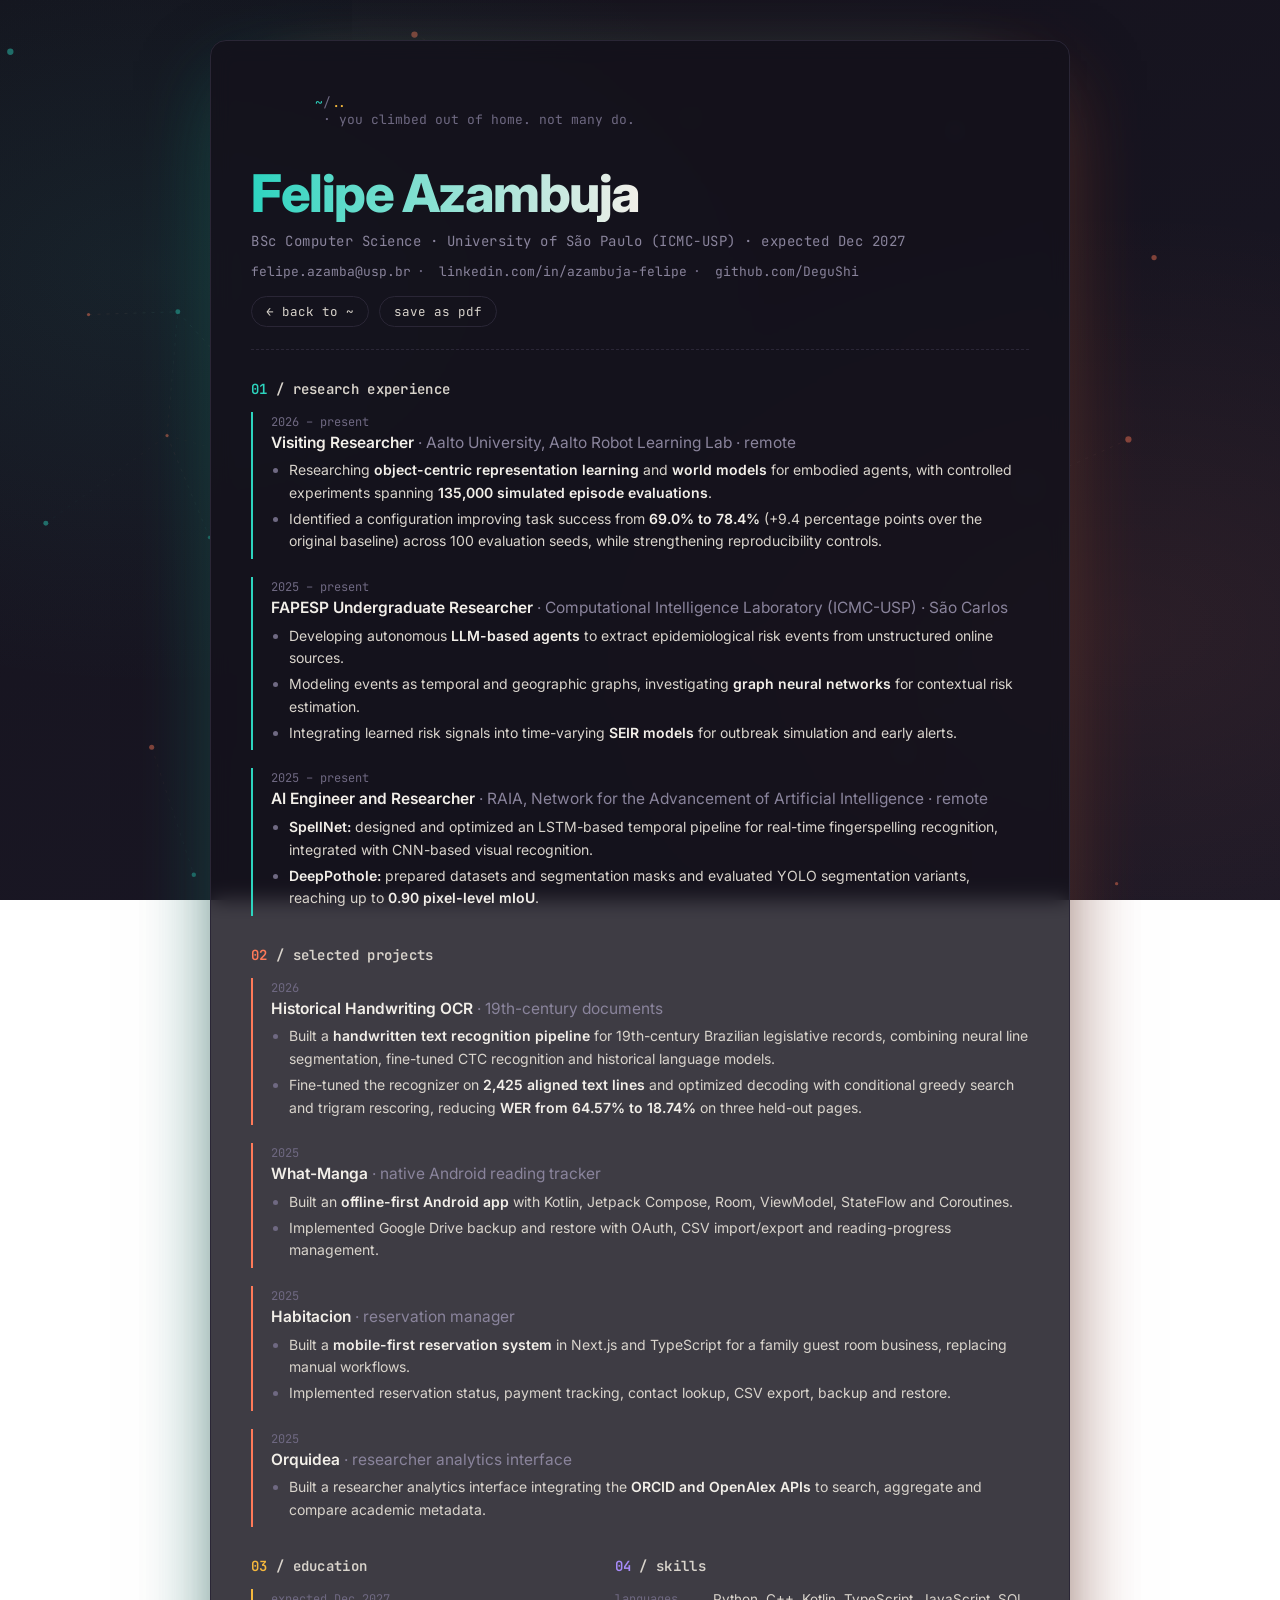
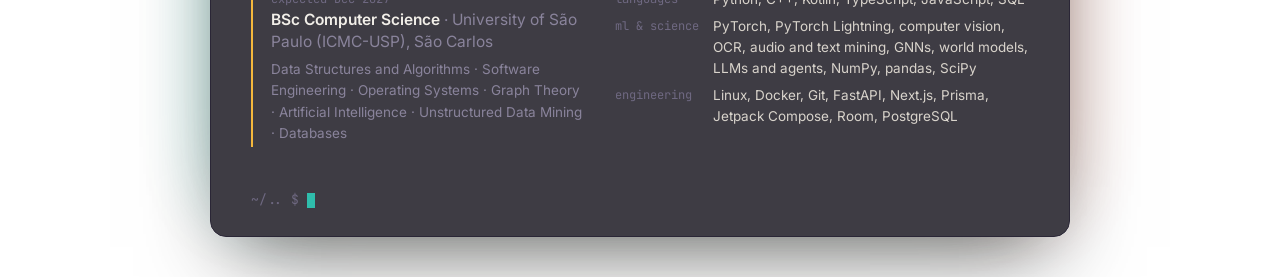
==== cv/index.html @ 5a3fea8b "Add hidden résumé behind cd .. and shorten intro cd .. from ~ (not in help or completion) plays a sh" ====
<!doctype html>
<html lang="en">
  <head>
    <meta charset="utf-8" />
    <meta name="viewport" content="width=device-width, initial-scale=1" />
    <meta name="robots" content="noindex, nofollow" />
    <title>~/.. · Felipe Azambuja</title>
    <meta name="theme-color" content="#14121c" />
    <link rel="preconnect" href="https://fonts.googleapis.com" />
    <link rel="preconnect" href="https://fonts.gstatic.com" crossorigin />
    <link
      href="https://fonts.googleapis.com/css2?family=Inter:wght@400;600;800&family=JetBrains+Mono:wght@400;600&display=swap"
      rel="stylesheet"
    />
    <link rel="stylesheet" href="../style.css" />
    <link rel="stylesheet" href="cv.css" />
  </head>
  <body>
    <canvas id="net" aria-hidden="true"></canvas>

    <main class="cv">
      <p class="crumb">
        <span class="t-mint">~</span><span class="t-faint">/</span
        ><span class="t-amber">..</span>
        <span class="t-faint"> · you climbed out of home. not many do.</span>
      </p>

      <header class="cv-head">
        <h1 class="name">Felipe Azambuja</h1>
        <p class="sub">
          BSc Computer Science · University of São Paulo (ICMC-USP) · expected
          Dec 2027
        </p>
        <p class="links">
          <a href="mailto:felipe.azamba@usp.br">felipe.azamba@usp.br</a
          ><span>·</span>
          <a
            href="https://www.linkedin.com/in/azambuja-felipe"
            target="_blank"
            rel="noopener"
            >linkedin.com/in/azambuja-felipe</a
          ><span>·</span>
          <a href="https://github.com/DeguShi" target="_blank" rel="noopener"
            >github.com/DeguShi</a
          >
        </p>
        <div class="actions">
          <a class="btn" href="../">← back to ~</a>
          <button class="btn" onclick="print()">save as pdf</button>
        </div>
      </header>

      <section>
        <h2><span class="t-mint">01</span> / research experience</h2>

        <article class="role r">
          <div class="when">2026 – present</div>
          <h3>
            Visiting Researcher
            <span>· Aalto University, Aalto Robot Learning Lab · remote</span>
          </h3>
          <ul>
            <li>
              Researching <b>object-centric representation learning</b> and
              <b>world models</b> for embodied agents, with controlled
              experiments spanning <b>135,000 simulated episode evaluations</b>.
            </li>
            <li>
              Identified a configuration improving task success from
              <b>69.0% to 78.4%</b> (+9.4 percentage points over the original
              baseline) across 100 evaluation seeds, while strengthening
              reproducibility controls.
            </li>
          </ul>
        </article>

        <article class="role r">
          <div class="when">2025 – present</div>
          <h3>
            FAPESP Undergraduate Researcher
            <span
              >· Computational Intelligence Laboratory (ICMC-USP) · São
              Carlos</span
            >
          </h3>
          <ul>
            <li>
              Developing autonomous <b>LLM-based agents</b> to extract
              epidemiological risk events from unstructured online sources.
            </li>
            <li>
              Modeling events as temporal and geographic graphs, investigating
              <b>graph neural networks</b> for contextual risk estimation.
            </li>
            <li>
              Integrating learned risk signals into time-varying
              <b>SEIR models</b> for outbreak simulation and early alerts.
            </li>
          </ul>
        </article>

        <article class="role r">
          <div class="when">2025 – present</div>
          <h3>
            AI Engineer and Researcher
            <span
              >· RAIA, Network for the Advancement of Artificial Intelligence ·
              remote</span
            >
          </h3>
          <ul>
            <li>
              <b>SpellNet:</b> designed and optimized an LSTM-based temporal
              pipeline for real-time fingerspelling recognition, integrated with
              CNN-based visual recognition.
            </li>
            <li>
              <b>DeepPothole:</b> prepared datasets and segmentation masks and
              evaluated YOLO segmentation variants, reaching up to
              <b>0.90 pixel-level mIoU</b>.
            </li>
          </ul>
        </article>
      </section>

      <section>
        <h2><span class="t-coral">02</span> / selected projects</h2>

        <article class="role b">
          <div class="when">2026</div>
          <h3>
            Historical Handwriting OCR <span>· 19th-century documents</span>
          </h3>
          <ul>
            <li>
              Built a <b>handwritten text recognition pipeline</b> for
              19th-century Brazilian legislative records, combining neural line
              segmentation, fine-tuned CTC recognition and historical language
              models.
            </li>
            <li>
              Fine-tuned the recognizer on <b>2,425 aligned text lines</b> and
              optimized decoding with conditional greedy search and trigram
              rescoring, reducing <b>WER from 64.57% to 18.74%</b> on three
              held-out pages.
            </li>
          </ul>
        </article>

        <article class="role b">
          <div class="when">2025</div>
          <h3>What-Manga <span>· native Android reading tracker</span></h3>
          <ul>
            <li>
              Built an <b>offline-first Android app</b> with Kotlin, Jetpack
              Compose, Room, ViewModel, StateFlow and Coroutines.
            </li>
            <li>
              Implemented Google Drive backup and restore with OAuth, CSV
              import/export and reading-progress management.
            </li>
          </ul>
        </article>

        <article class="role b">
          <div class="when">2025</div>
          <h3>Habitacion <span>· reservation manager</span></h3>
          <ul>
            <li>
              Built a <b>mobile-first reservation system</b> in Next.js and
              TypeScript for a family guest room business, replacing manual
              workflows.
            </li>
            <li>
              Implemented reservation status, payment tracking, contact lookup,
              CSV export, backup and restore.
            </li>
          </ul>
        </article>

        <article class="role b">
          <div class="when">2025</div>
          <h3>Orquidea <span>· researcher analytics interface</span></h3>
          <ul>
            <li>
              Built a researcher analytics interface integrating the
              <b>ORCID and OpenAlex APIs</b> to search, aggregate and compare
              academic metadata.
            </li>
          </ul>
        </article>
      </section>

      <section class="two">
        <div>
          <h2><span class="t-amber">03</span> / education</h2>
          <article class="role a">
            <div class="when">expected Dec 2027</div>
            <h3>
              BSc Computer Science
              <span>· University of São Paulo (ICMC-USP), São Carlos</span>
            </h3>
            <p class="course">
              Data Structures and Algorithms · Software Engineering · Operating
              Systems · Graph Theory · Artificial Intelligence · Unstructured
              Data Mining · Databases
            </p>
          </article>
        </div>
        <div>
          <h2><span class="t-violet">04</span> / skills</h2>
          <dl class="skills">
            <dt>languages</dt>
            <dd>Python, C++, Kotlin, TypeScript, JavaScript, SQL</dd>
            <dt>ml &amp; science</dt>
            <dd>
              PyTorch, PyTorch Lightning, computer vision, OCR, audio and text
              mining, GNNs, world models, LLMs and agents, NumPy, pandas, SciPy
            </dd>
            <dt>engineering</dt>
            <dd>
              Linux, Docker, Git, FastAPI, Next.js, Prisma, Jetpack Compose,
              Room, PostgreSQL
            </dd>
          </dl>
        </div>
      </section>

      <p class="foot t-faint">~/.. $ <span class="caret"></span></p>
    </main>

    <script type="module">
      import { startNet } from "../js/net.js";
      startNet(document.getElementById("net"));
    </script>
  </body>
</html>
---- style.css ----
:root {
  --ink: #14121c;
  --ink-2: #1b1826;
  --line: #2a2636;
  --text: #f2efe9;
  --soft: #d9d4cc;
  --dim: #8a849c;
  --faint: #6f6982;
  --mint: #2dd4bf;
  --coral: #ff7a59;
  --amber: #f5b83d;
  --violet: #a78bfa;
  --sky: #60a5fa;
  --mono:
    "JetBrains Mono", ui-monospace, SFMono-Regular, Menlo, Consolas, monospace;
  --sans: Inter, -apple-system, "Segoe UI", Helvetica, Arial, sans-serif;
}

* {
  box-sizing: border-box;
}

html,
body {
  margin: 0;
  min-height: 100%;
}

body {
  background:
    radial-gradient(
      900px 600px at 12% 30%,
      rgba(45, 212, 191, 0.08),
      transparent 70%
    ),
    radial-gradient(
      900px 600px at 88% 70%,
      rgba(255, 122, 89, 0.08),
      transparent 70%
    ),
    linear-gradient(160deg, var(--ink), var(--ink-2));
  background-attachment: fixed;
  color: var(--soft);
  font-family: var(--sans);
  display: flex;
  flex-direction: column;
  align-items: center;
  padding: 0 16px 40px;
}

#net {
  position: fixed;
  inset: 0;
  width: 100%;
  height: 100%;
  z-index: 0;
  pointer-events: none;
}

.hero,
main {
  position: relative;
  z-index: 1;
  width: 100%;
  max-width: 920px;
}

.hero {
  text-align: center;
  padding: 56px 0 28px;
}

.name {
  margin: 0;
  font: 800 clamp(40px, 7vw, 64px) / 1.05 var(--sans);
  letter-spacing: -1.5px;
  background: linear-gradient(
    90deg,
    var(--mint),
    var(--text) 50%,
    var(--coral)
  );
  -webkit-background-clip: text;
  background-clip: text;
  color: transparent;
  animation: rise 0.9s ease-out both;
}

.sub {
  margin: 14px 0 10px;
  font: 14px var(--mono);
  color: var(--dim);
  letter-spacing: 0.5px;
  animation: rise 0.9s 0.15s ease-out both;
}

.links {
  font: 13px var(--mono);
  color: var(--faint);
  animation: rise 0.9s 0.3s ease-out both;
}
.links a {
  color: var(--dim);
  text-decoration: none;
  border-bottom: 1px dashed transparent;
  transition:
    color 0.2s,
    border-color 0.2s;
}
.links a:hover {
  color: var(--mint);
  border-color: var(--mint);
}
.links span {
  margin: 0 6px;
}

@keyframes rise {
  from {
    opacity: 0;
    transform: translateY(10px);
  }
  to {
    opacity: 1;
    transform: none;
  }
}

/* ── terminal ─────────────────────────────── */

.term {
  background: rgba(20, 18, 28, 0.82);
  -webkit-backdrop-filter: blur(10px);
  backdrop-filter: blur(10px);
  border: 1px solid var(--line);
  border-radius: 14px;
  overflow: hidden;
  box-shadow:
    0 30px 80px -20px rgba(0, 0, 0, 0.6),
    -30px 0 80px -50px rgba(45, 212, 191, 0.5),
    30px 0 80px -50px rgba(255, 122, 89, 0.5);
  animation: rise 0.9s 0.45s ease-out both;
}

.bar {
  display: flex;
  align-items: center;
  gap: 8px;
  height: 36px;
  padding: 0 14px;
  border-bottom: 1px solid var(--line);
  position: relative;
}
.dot {
  width: 11px;
  height: 11px;
  border-radius: 50%;
}
.dot.r {
  background: #ff5f57;
}
.dot.y {
  background: #febc2e;
}
.dot.g {
  background: #28c840;
}
.title {
  position: absolute;
  left: 50%;
  transform: translateX(-50%);
  font: 12px var(--mono);
  color: var(--dim);
}
.skip {
  margin-left: auto;
  font: 11px var(--mono);
  color: var(--faint);
  transition: opacity 0.4s;
}
.skip.gone {
  opacity: 0;
}

.screen {
  height: min(62vh, 560px);
  overflow-y: auto;
  padding: 18px 22px 22px;
  font: 14.5px / 1.65 var(--mono);
  color: var(--soft);
  cursor: text;
  scrollbar-width: thin;
  scrollbar-color: var(--line) transparent;
}

#out > div {
  white-space: pre-wrap;
  word-break: break-word;
  min-height: 1.65em;
}

.prompt-line {
  position: relative;
  white-space: pre-wrap;
  word-break: break-word;
}
.prompt-line input {
  position: absolute;
  opacity: 0;
  left: 0;
  top: 0;
  width: 1px;
  height: 1px;
  border: 0;
  padding: 0;
}

.caret {
  display: inline-block;
  width: 0.6em;
  height: 1.15em;
  vertical-align: text-bottom;
  background: var(--mint);
  opacity: 0.85;
  animation: blink 1.05s steps(1) infinite;
}
.typing .caret {
  animation: none;
}
@keyframes blink {
  50% {
    opacity: 0;
  }
}

/* text roles used by the shell */
.t-mint {
  color: var(--mint);
}
.t-coral {
  color: var(--coral);
}
.t-amber {
  color: var(--amber);
}
.t-violet {
  color: var(--violet);
}
.t-sky {
  color: var(--sky);
}
.t-text {
  color: var(--text);
}
.t-dim {
  color: var(--dim);
}
.t-faint {
  color: var(--faint);
}
.t-bold {
  font-weight: 600;
  color: var(--text);
}
.t-err {
  color: #ff6b6b;
}

.ps-user {
  color: var(--mint);
}
.ps-path {
  color: var(--sky);
}
.ps-sign {
  color: var(--faint);
}

.click {
  cursor: pointer;
  border-bottom: 1px dashed currentColor;
  border-bottom-color: color-mix(in srgb, currentColor 35%, transparent);
  transition: background 0.15s;
  border-radius: 2px;
}
.click:hover {
  background: color-mix(in srgb, currentColor 14%, transparent);
}

a.link {
  color: var(--sky);
  text-decoration: none;
  border-bottom: 1px dashed rgba(96, 165, 250, 0.4);
}
a.link:hover {
  border-bottom-style: solid;
}

.tag {
  display: inline-block;
  padding: 0 7px;
  margin: 2px 6px 2px 0;
  border: 1px solid var(--line);
  border-radius: 999px;
  font-size: 12px;
  line-height: 1.6;
  color: var(--dim);
}

.card {
  margin: 6px 0 10px;
  padding: 12px 16px;
  border-left: 2px solid var(--mint);
  background: rgba(255, 255, 255, 0.025);
  border-radius: 0 8px 8px 0;
}
.card.building {
  border-left-color: var(--coral);
}
.card.stealth {
  border-left-color: var(--amber);
}

/* ── chips ─────────────────────────────── */

.chips {
  display: flex;
  flex-wrap: wrap;
  justify-content: center;
  gap: 8px;
  margin: 18px 0 8px;
  animation: rise 0.9s 0.6s ease-out both;
}
.chips button {
  font: 12.5px var(--mono);
  color: var(--soft);
  background: rgba(20, 18, 28, 0.7);
  border: 1px solid var(--line);
  border-radius: 999px;
  padding: 6px 13px;
  cursor: pointer;
  transition:
    border-color 0.2s,
    color 0.2s,
    transform 0.1s;
}
.chips button:hover {
  border-color: var(--mint);
  color: var(--mint);
}
.chips button:active {
  transform: scale(0.96);
}

.hint {
  text-align: center;
  font: 12px var(--mono);
  color: var(--faint);
  margin: 6px 0 0;
}
.hint .m {
  color: var(--mint);
}
.hint .c {
  color: var(--coral);
}

@media (max-width: 640px) {
  .hero {
    padding-top: 36px;
  }
  .screen {
    font-size: 12.5px;
    padding: 14px;
    height: 64vh;
  }
  .skip {
    display: none;
  }
}

@media (prefers-reduced-motion: reduce) {
  *,
  *::before,
  *::after {
    animation: none !important;
    transition: none !important;
  }
}

.t-soft {
  color: var(--soft);
}

/* the prompt line holds inline spans plus a hidden input; ignore markup whitespace between them */
.prompt-line {
  white-space: normal;
}
.prompt-line > span {
  white-space: pre-wrap;
}

body.leaving main,
body.leaving .hero {
  transition: opacity 0.5s, transform 0.5s, filter 0.5s;
  opacity: 0;
  transform: translateY(-24px);
  filter: blur(4px);
}
---- cv/cv.css ----
.cv {
  position: relative;
  z-index: 1;
  width: 100%;
  max-width: 860px;
  margin: 40px auto 0;
  padding: 36px 40px 28px;
  background: rgba(20, 18, 28, 0.82);
  -webkit-backdrop-filter: blur(10px);
  backdrop-filter: blur(10px);
  border: 1px solid var(--line);
  border-radius: 16px;
  box-shadow:
    0 30px 80px -20px rgba(0, 0, 0, 0.6),
    -30px 0 80px -50px rgba(45, 212, 191, 0.5),
    30px 0 80px -50px rgba(255, 122, 89, 0.5);
  animation: rise 0.9s ease-out both;
}

.crumb {
  margin: 0 0 22px;
  font: 13px var(--mono);
  white-space: pre-wrap;
}

.cv-head {
  text-align: left;
  padding-bottom: 22px;
  border-bottom: 1px dashed var(--line);
}
.cv-head .name {
  font-size: clamp(36px, 6vw, 52px);
}
.cv-head .sub,
.cv-head .links {
  text-align: left;
}
.cv-head .sub {
  margin: 10px 0 6px;
}

.actions {
  display: flex;
  gap: 10px;
  margin-top: 16px;
}
.btn {
  font: 12.5px var(--mono);
  color: var(--soft);
  background: transparent;
  border: 1px solid var(--line);
  border-radius: 999px;
  padding: 6px 14px;
  cursor: pointer;
  text-decoration: none;
  transition:
    border-color 0.2s,
    color 0.2s;
}
.btn:hover {
  border-color: var(--mint);
  color: var(--mint);
}

.cv section {
  margin-top: 30px;
}
.cv h2 {
  font: 600 14px var(--mono);
  color: var(--soft);
  margin: 0 0 14px;
  letter-spacing: 0.3px;
}

.role {
  position: relative;
  padding: 2px 0 2px 18px;
  margin: 0 0 18px;
  border-left: 2px solid var(--mint);
}
.role.b {
  border-left-color: var(--coral);
}
.role.a {
  border-left-color: var(--amber);
}
.role .when {
  font: 12px var(--mono);
  color: var(--faint);
}
.role h3 {
  margin: 2px 0 6px;
  font: 600 15.5px / 1.4 var(--sans);
  color: var(--text);
}
.role h3 span {
  font-weight: 400;
  color: var(--dim);
}
.role ul {
  margin: 0;
  padding-left: 18px;
}
.role li {
  margin: 4px 0;
  font-size: 14px;
  line-height: 1.6;
  color: var(--soft);
}
.role li::marker {
  color: var(--faint);
}
.role b {
  color: var(--text);
  font-weight: 600;
}
.course {
  margin: 0;
  font-size: 13.5px;
  line-height: 1.6;
  color: var(--dim);
}

.two {
  display: grid;
  grid-template-columns: 1fr 1.25fr;
  gap: 32px;
}

.skills {
  margin: 0;
  display: grid;
  grid-template-columns: auto 1fr;
  gap: 6px 14px;
  font-size: 13.5px;
  line-height: 1.55;
}
.skills dt {
  font: 12px var(--mono);
  color: var(--faint);
  padding-top: 2px;
}
.skills dd {
  margin: 0;
  color: var(--soft);
}

.foot {
  margin: 26px 0 0;
  font: 13px var(--mono);
}

@media (max-width: 680px) {
  .cv {
    padding: 24px 20px;
    margin-top: 20px;
  }
  .two {
    grid-template-columns: 1fr;
    gap: 8px;
  }
}

/* save-as-pdf: plain, light, one column, no chrome */
@media print {
  @page {
    margin: 14mm;
  }
  body {
    background: #fff !important;
    padding: 0;
    display: block;
  }
  #net,
  .crumb,
  .actions,
  .foot {
    display: none !important;
  }
  .cv {
    box-shadow: none;
    border: 0;
    background: #fff;
    padding: 0;
    margin: 0;
    max-width: none;
    backdrop-filter: none;
  }
  .cv-head .name {
    background: none;
    -webkit-background-clip: initial;
    background-clip: initial;
    color: #111;
    animation: none;
  }
  .cv-head .sub,
  .cv-head .links,
  .cv-head .links a {
    color: #444;
    animation: none;
  }
  .cv h2,
  .role h3,
  .role b,
  .skills dd,
  .role li {
    color: #111;
  }
  .role h3 span,
  .role .when,
  .course,
  .skills dt {
    color: #555;
  }
  .role {
    break-inside: avoid;
  }
  .cv h2 span {
    color: #111 !important;
  }
}
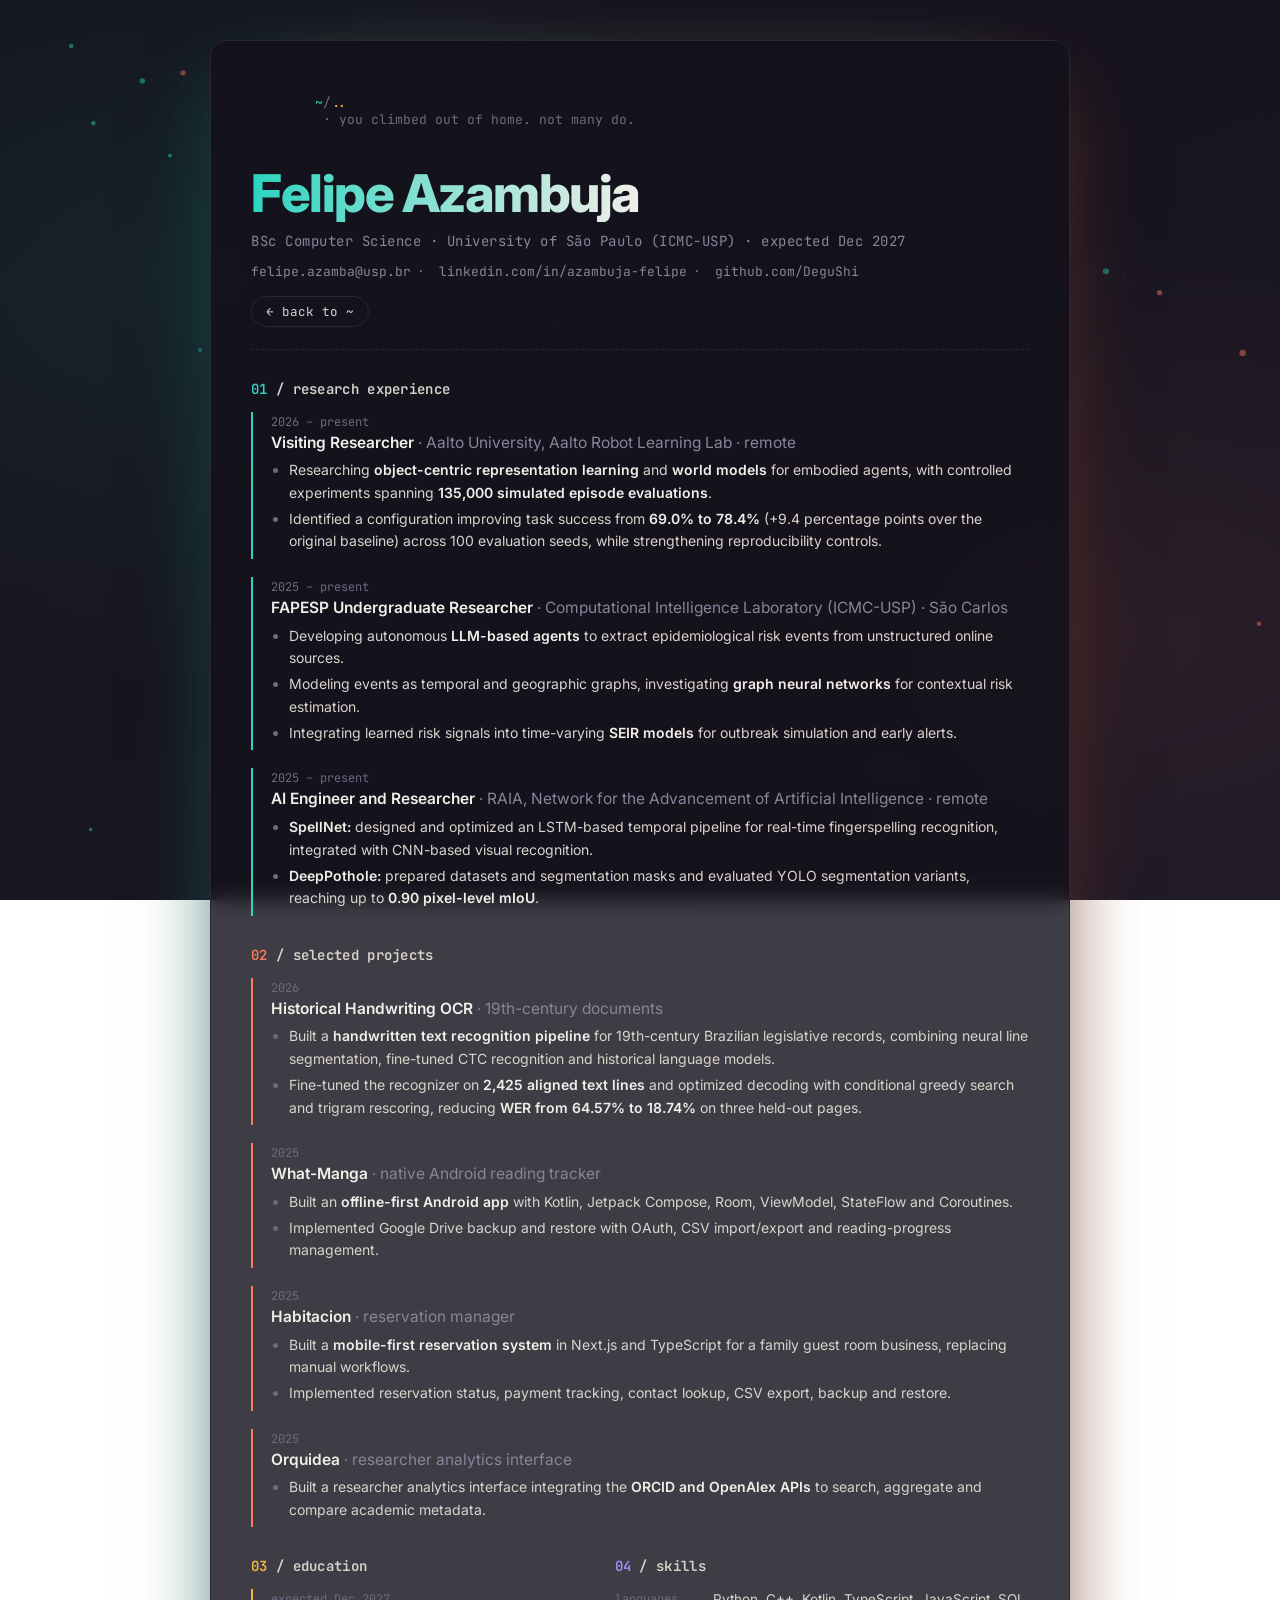
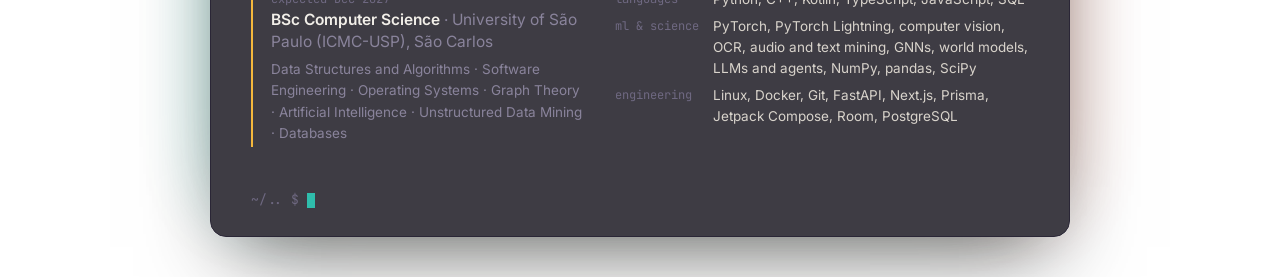
==== commit 2e55fde8: "Remove save-as-PDF option from résumé page" ====
--- a/cv/index.html
+++ b/cv/index.html
@@ -46,7 +46,6 @@
         </p>
         <div class="actions">
           <a class="btn" href="../">← back to ~</a>
-          <button class="btn" onclick="print()">save as pdf</button>
         </div>
       </header>
 
--- a/cv/cv.css
+++ b/cv/cv.css
@@ -160,62 +160,3 @@
     gap: 8px;
   }
 }
-
-/* save-as-pdf: plain, light, one column, no chrome */
-@media print {
-  @page {
-    margin: 14mm;
-  }
-  body {
-    background: #fff !important;
-    padding: 0;
-    display: block;
-  }
-  #net,
-  .crumb,
-  .actions,
-  .foot {
-    display: none !important;
-  }
-  .cv {
-    box-shadow: none;
-    border: 0;
-    background: #fff;
-    padding: 0;
-    margin: 0;
-    max-width: none;
-    backdrop-filter: none;
-  }
-  .cv-head .name {
-    background: none;
-    -webkit-background-clip: initial;
-    background-clip: initial;
-    color: #111;
-    animation: none;
-  }
-  .cv-head .sub,
-  .cv-head .links,
-  .cv-head .links a {
-    color: #444;
-    animation: none;
-  }
-  .cv h2,
-  .role h3,
-  .role b,
-  .skills dd,
-  .role li {
-    color: #111;
-  }
-  .role h3 span,
-  .role .when,
-  .course,
-  .skills dt {
-    color: #555;
-  }
-  .role {
-    break-inside: avoid;
-  }
-  .cv h2 span {
-    color: #111 !important;
-  }
-}
